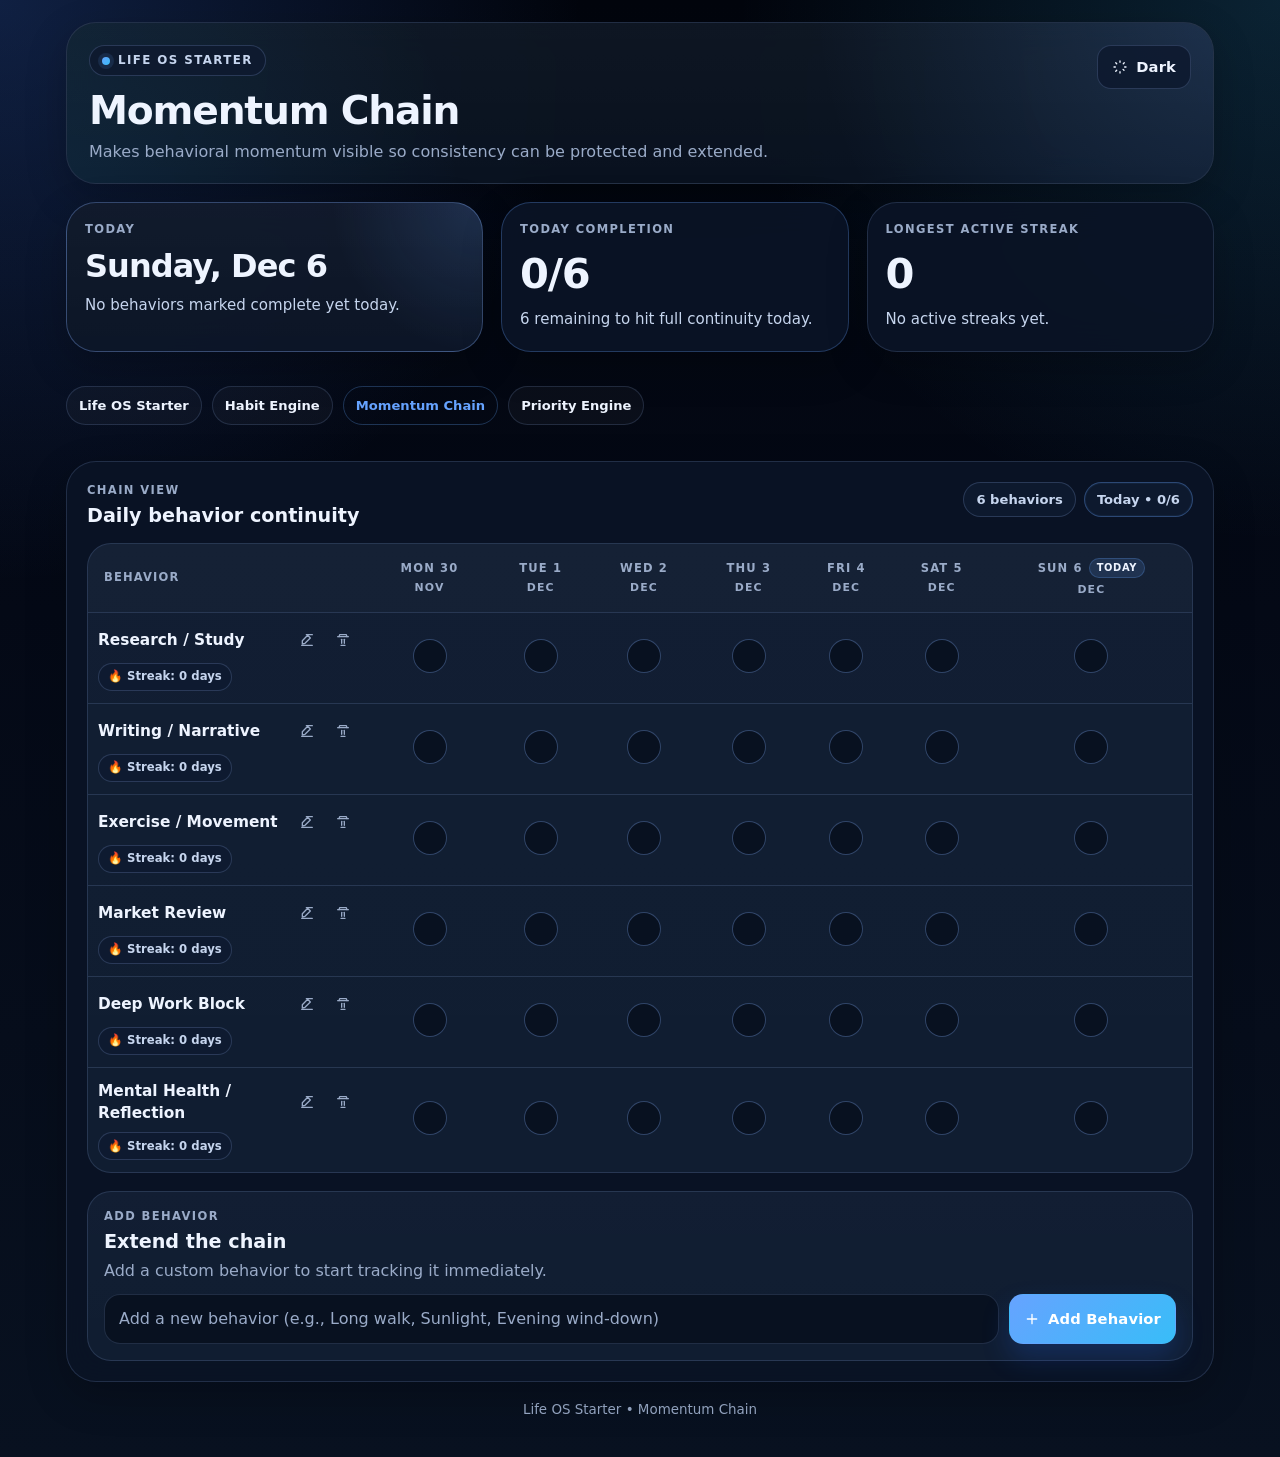
==== momentum-chain/index.html @ 19f2b5ad "Add files via upload" ====
<!DOCTYPE html>
<html lang="en">
<head>
  <meta charset="UTF-8" />
  <meta
    name="viewport"
    content="width=device-width, initial-scale=1, viewport-fit=cover"
  />
  <meta name="theme-color" content="#081120" />
  <meta
    name="description"
    content="Momentum Chain makes behavioral momentum visible so consistency can be protected and extended."
  />
  <title>Momentum Chain</title>
  <link rel="manifest" href="manifest.json" />
  <link rel="icon" href="icons/icon-192.png" />
  <link rel="apple-touch-icon" href="icons/icon-192.png" />
  <link rel="stylesheet" href="styles.css" />
</head>
<body data-theme="deep">
  <div class="app-shell">
    <header class="app-header card glass">
      <div class="brand-copy">
        <div class="eyebrow">
          <span class="eyebrow-dot"></span>
          Life OS Starter
        </div>
        <h1>Momentum Chain</h1>
        <p class="subtitle">
          Makes behavioral momentum visible so consistency can be protected and extended.
        </p>
      </div>

      <div class="header-actions">
        <button class="button button-ghost" id="themeToggleBtn" type="button" aria-label="Toggle theme">
          <svg viewBox="0 0 24 24" aria-hidden="true">
            <path d="M12 3v2m0 14v2m9-9h-2M5 12H3m15.364-6.364-1.414 1.414M7.05 16.95l-1.414 1.414m0-12.728L7.05 7.05m10.9 9.9-1.414-1.414" />
          </svg>
          <span id="themeToggleLabel">Dark</span>
        </button>
      </div>
    </header>

    <main class="main-stack">
      <section class="hero-grid">
        <article class="hero-card card feature-card">
          <div class="feature-label">Today</div>
          <div class="feature-value" id="todayDateLabel">—</div>
          <div class="feature-subtext" id="todayStatusText">Loading today status…</div>
        </article>

        <article class="hero-card card stat-card stat-card-primary">
          <div class="stat-label">Today Completion</div>
          <div class="stat-value" id="todayCompletionCount">0/0</div>
          <div class="stat-subtext" id="todayCompletionText">No behaviors yet</div>
        </article>

        <article class="hero-card card stat-card">
          <div class="stat-label">Longest Active Streak</div>
          <div class="stat-value" id="longestStreakCount">0</div>
          <div class="stat-subtext" id="longestStreakText">No active streaks yet</div>
        </article>
      </section>

<nav class="module-nav" aria-label="Bundle navigation">
  <a class="module-nav-link" href="../index.html">Life OS Starter</a>
  <a class="module-nav-link" href="../habit-engine/index.html">Habit Engine</a>
  <a class="module-nav-link" href="../momentum-chain/index.html" aria-current="page">Momentum Chain</a>
  <a class="module-nav-link" href="../priority-engine/index.html">Priority Engine</a>
</nav>

      <section class="card chain-card">
        <div class="section-head">
          <div>
            <div class="section-kicker">Chain View</div>
            <h2>Daily behavior continuity</h2>
          </div>
          <div class="summary-strip" id="summaryStrip">
            <span class="summary-pill" id="habitCountPill">0 behaviors</span>
            <span class="summary-pill summary-pill-today" id="todayPill">Today</span>
          </div>
        </div>

        <div class="table-wrap">
          <table class="chain-grid" aria-label="Momentum Chain">
            <thead>
              <tr>
                <th class="habit-col">Behavior</th>
                <th id="dayHeader0"></th>
                <th id="dayHeader1"></th>
                <th id="dayHeader2"></th>
                <th id="dayHeader3"></th>
                <th id="dayHeader4"></th>
                <th id="dayHeader5"></th>
                <th id="dayHeader6"></th>
              </tr>
            </thead>
            <tbody id="chainBody"></tbody>
          </table>
        </div>

        <div id="emptyState" class="empty-state" hidden>
          <strong>No behaviors yet.</strong>
          Add your first behavior below, then tap circles to keep the chain alive.
        </div>

        <div class="add-panel">
          <div class="add-panel-copy">
            <div class="section-kicker">Add Behavior</div>
            <h3>Extend the chain</h3>
            <p>Add a custom behavior to start tracking it immediately.</p>
          </div>

          <div class="add-habit-row">
            <input
              type="text"
              id="newHabitInput"
              placeholder="Add a new behavior (e.g., Long walk, Sunlight, Evening wind-down)"
              autocomplete="off"
            />
            <button class="button button-primary" id="addHabitBtn" type="button">
              <svg viewBox="0 0 24 24" aria-hidden="true">
                <path d="M12 5v14M5 12h14" />
              </svg>
              <span>Add Behavior</span>
            </button>
          </div>
        </div>
      </section>
    </main>

    <footer class="app-footer">
      Life OS Starter • Momentum Chain
    </footer>
  </div>

  <script src="app.js"></script>
</body>
</html>
---- momentum-chain/styles.css ----
:root {
  --radius-sm: 12px;
  --radius-md: 18px;
  --radius-lg: 24px;
  --radius-xl: 30px;

  --shadow-soft: 0 14px 40px rgba(0, 0, 0, 0.22);
  --shadow-strong: 0 20px 55px rgba(0, 0, 0, 0.35);

  --transition-fast: 0.18s ease;
  --transition-med: 0.24s ease;

  --max-width: 1180px;
  --header-height: env(safe-area-inset-top, 0px);
}

* {
  box-sizing: border-box;
}

html {
  -webkit-text-size-adjust: 100%;
}

body {
  margin: 0;
  min-height: 100vh;
  font-family: Inter, system-ui, -apple-system, BlinkMacSystemFont, "Segoe UI", sans-serif;
  line-height: 1.45;
  transition: background var(--transition-med), color var(--transition-med);
}

body[data-theme="deep"] {
  --bg: #030712;
  --bg-elevated: rgba(8, 17, 32, 0.84);
  --bg-panel: rgba(10, 20, 38, 0.94);
  --bg-input: #081120;
  --bg-soft: #0d1a2f;
  --bg-soft-2: #111f38;

  --text-main: #eef4ff;
  --text-muted: #9aabc8;
  --text-soft: #c6d5ee;

  --border: rgba(120, 148, 197, 0.22);
  --border-strong: rgba(135, 176, 255, 0.32);

  --accent: #66a3ff;
  --accent-2: #38bdf8;
  --accent-3: #22c55e;
  --danger: #f87171;

  --pill-bg: rgba(15, 27, 48, 0.92);
  --pill-border: rgba(129, 161, 214, 0.24);

  background:
    radial-gradient(circle at top left, rgba(51, 102, 204, 0.28) 0, transparent 30%),
    radial-gradient(circle at top right, rgba(56, 189, 248, 0.16) 0, transparent 28%),
    linear-gradient(180deg, #02050d 0%, #040916 42%, #081120 100%);
  color: var(--text-main);
}

body[data-theme="ice"] {
  --bg: #eef4ff;
  --bg-elevated: rgba(255, 255, 255, 0.84);
  --bg-panel: rgba(255, 255, 255, 0.95);
  --bg-input: #f7faff;
  --bg-soft: #edf4ff;
  --bg-soft-2: #e6efff;

  --text-main: #10233f;
  --text-muted: #5c7091;
  --text-soft: #29466f;

  --border: rgba(80, 118, 188, 0.16);
  --border-strong: rgba(56, 116, 224, 0.28);

  --accent: #2563eb;
  --accent-2: #0ea5e9;
  --accent-3: #16a34a;
  --danger: #dc2626;

  --pill-bg: rgba(238, 244, 255, 0.96);
  --pill-border: rgba(111, 152, 221, 0.18);

  background:
    radial-gradient(circle at top left, rgba(95, 145, 255, 0.22) 0, transparent 28%),
    radial-gradient(circle at top right, rgba(56, 189, 248, 0.12) 0, transparent 26%),
    linear-gradient(180deg, #eef4ff 0%, #f7faff 38%, #eaf2ff 100%);
  color: var(--text-main);
}

button,
input {
  font: inherit;
}

button {
  cursor: pointer;
}

svg {
  width: 16px;
  height: 16px;
  fill: none;
  stroke: currentColor;
  stroke-width: 2;
  stroke-linecap: round;
  stroke-linejoin: round;
}

.app-shell {
  width: min(100%, var(--max-width));
  margin: 0 auto;
  padding:
    calc(22px + var(--header-height))
    16px
    30px;
}

.main-stack {
  display: grid;
  gap: 18px;
}

.card {
  border: 1px solid var(--border);
  background: var(--bg-panel);
  border-radius: var(--radius-xl);
  box-shadow: var(--shadow-soft);
  backdrop-filter: blur(18px);
}

.glass {
  background:
    linear-gradient(180deg, rgba(255, 255, 255, 0.03), rgba(255, 255, 255, 0.01)),
    var(--bg-elevated);
}

.app-header {
  display: flex;
  justify-content: space-between;
  gap: 18px;
  align-items: flex-start;
  padding: 22px 22px 20px;
  margin-bottom: 18px;
  position: relative;
  overflow: hidden;
}

.app-header::before {
  content: "";
  position: absolute;
  inset: -30px;
  background:
    radial-gradient(circle at top right, rgba(99, 163, 255, 0.18) 0, transparent 35%),
    radial-gradient(circle at bottom left, rgba(56, 189, 248, 0.1) 0, transparent 35%);
  pointer-events: none;
}

.brand-copy,
.header-actions {
  position: relative;
  z-index: 1;
}

.eyebrow {
  display: inline-flex;
  align-items: center;
  gap: 8px;
  padding: 6px 12px;
  border-radius: 999px;
  background: var(--pill-bg);
  border: 1px solid var(--pill-border);
  color: var(--text-soft);
  font-size: 0.74rem;
  font-weight: 700;
  letter-spacing: 0.12em;
  text-transform: uppercase;
}

.eyebrow-dot {
  width: 8px;
  height: 8px;
  border-radius: 999px;
  background: linear-gradient(135deg, var(--accent), var(--accent-2));
  box-shadow: 0 0 0 4px rgba(102, 163, 255, 0.12);
}

.brand-copy h1 {
  margin: 14px 0 8px;
  font-size: clamp(1.8rem, 4vw, 2.45rem);
  line-height: 1.06;
  letter-spacing: -0.03em;
}

.subtitle {
  margin: 0;
  max-width: 720px;
  color: var(--text-muted);
  font-size: 1rem;
}

.header-actions {
  display: flex;
  justify-content: flex-end;
}

.hero-grid {
  display: grid;
  grid-template-columns: 1.2fr 1fr 1fr;
  gap: 18px;
}

.hero-card {
  min-height: 150px;
  padding: 18px 18px 20px;
}

.feature-card {
  position: relative;
  overflow: hidden;
  border-color: var(--border-strong);
  background:
    radial-gradient(circle at top right, rgba(102, 163, 255, 0.16) 0, transparent 34%),
    linear-gradient(180deg, rgba(255, 255, 255, 0.03), rgba(255, 255, 255, 0.01)),
    var(--bg-panel);
}

.feature-label,
.stat-label,
.section-kicker {
  color: var(--text-muted);
  text-transform: uppercase;
  letter-spacing: 0.12em;
  font-size: 0.72rem;
  font-weight: 700;
}

.feature-value,
.stat-value {
  margin-top: 12px;
  font-weight: 800;
  letter-spacing: -0.03em;
}

.feature-value {
  font-size: clamp(1.4rem, 3.6vw, 2rem);
  line-height: 1.05;
}

.feature-subtext,
.stat-subtext {
  margin-top: 12px;
  color: var(--text-soft);
  font-size: 0.94rem;
}

.stat-card {
  display: flex;
  flex-direction: column;
  justify-content: space-between;
}

.stat-card-primary {
  border-color: rgba(102, 163, 255, 0.28);
}

.stat-value {
  font-size: clamp(2rem, 4vw, 2.6rem);
  line-height: 1;
}

.chain-card {
  padding: 20px;
}

.section-head {
  display: flex;
  justify-content: space-between;
  align-items: flex-start;
  gap: 14px;
  margin-bottom: 16px;
}

.section-head h2,
.add-panel h3 {
  margin: 6px 0 0;
  font-size: 1.2rem;
  line-height: 1.15;
}

.summary-strip {
  display: flex;
  flex-wrap: wrap;
  gap: 8px;
  justify-content: flex-end;
}

.summary-pill {
  display: inline-flex;
  align-items: center;
  min-height: 34px;
  padding: 7px 12px;
  border-radius: 999px;
  border: 1px solid var(--pill-border);
  background: var(--pill-bg);
  color: var(--text-soft);
  font-size: 0.82rem;
  font-weight: 650;
  white-space: nowrap;
}

.summary-pill-today {
  border-color: rgba(102, 163, 255, 0.34);
  box-shadow: inset 0 0 0 1px rgba(102, 163, 255, 0.06);
}

.table-wrap {
  overflow-x: auto;
  border-radius: var(--radius-lg);
  border: 1px solid var(--border);
  background: linear-gradient(180deg, rgba(255,255,255,0.02), rgba(255,255,255,0.01)), var(--bg-soft);
}

.chain-grid {
  width: 100%;
  min-width: 760px;
  border-collapse: collapse;
}

.chain-grid thead th {
  padding: 14px 10px;
  border-bottom: 1px solid var(--border);
  color: var(--text-muted);
  font-size: 0.72rem;
  text-transform: uppercase;
  letter-spacing: 0.1em;
  text-align: center;
  background: rgba(255,255,255,0.01);
}

.chain-grid thead th.habit-col {
  text-align: left;
  padding-left: 16px;
}

.chain-grid tbody th,
.chain-grid tbody td {
  border-bottom: 1px solid var(--border);
  padding: 12px 10px;
}

.chain-grid tbody tr:last-child th,
.chain-grid tbody tr:last-child td {
  border-bottom: none;
}

.habit-col {
  width: 280px;
}

.date-label {
  display: flex;
  flex-direction: column;
  gap: 4px;
  align-items: center;
}

.date-label-main {
  display: inline-flex;
  align-items: center;
  gap: 6px;
}

.date-label-sub {
  font-size: 0.68rem;
  color: var(--text-muted);
}

.today-pill {
  padding: 2px 7px;
  border-radius: 999px;
  background: rgba(102, 163, 255, 0.14);
  border: 1px solid rgba(102, 163, 255, 0.24);
  color: var(--text-main);
  font-size: 0.62rem;
  font-weight: 800;
  letter-spacing: 0.06em;
  text-transform: uppercase;
}

.habit-cell {
  display: flex;
  flex-direction: column;
  gap: 8px;
}

.habit-name-row {
  display: flex;
  align-items: center;
  gap: 8px;
}

.habit-name {
  font-size: 0.96rem;
  font-weight: 700;
  color: var(--text-main);
  text-align: left;
}

.habit-actions {
  display: inline-flex;
  align-items: center;
  gap: 6px;
  margin-left: auto;
}

.habit-meta {
  display: flex;
  flex-wrap: wrap;
  gap: 6px;
}

.habit-meta-pill {
  display: inline-flex;
  align-items: center;
  min-height: 28px;
  padding: 4px 9px;
  border-radius: 999px;
  background: var(--pill-bg);
  border: 1px solid var(--pill-border);
  color: var(--text-soft);
  font-size: 0.73rem;
  font-weight: 650;
}

.chain-dot {
  width: 34px;
  height: 34px;
  border-radius: 999px;
  border: 1px solid var(--border-strong);
  background: var(--bg-input);
  color: var(--text-muted);
  display: inline-flex;
  align-items: center;
  justify-content: center;
  transition:
    transform var(--transition-fast),
    background var(--transition-fast),
    border-color var(--transition-fast),
    box-shadow var(--transition-fast),
    color var(--transition-fast);
}

.chain-dot:hover {
  transform: translateY(-1px);
  box-shadow: 0 8px 18px rgba(0, 0, 0, 0.16);
}

.chain-dot.completed {
  color: #ffffff;
  border-color: rgba(52, 211, 153, 0.35);
  background:
    radial-gradient(circle at top left, #22c55e 0%, #22d3ee 45%, #3b82f6 100%);
  box-shadow: 0 10px 22px rgba(34, 197, 94, 0.22);
}

.icon-button {
  width: 30px;
  height: 30px;
  border-radius: 999px;
  border: 1px solid transparent;
  background: transparent;
  color: var(--text-muted);
  display: inline-flex;
  align-items: center;
  justify-content: center;
  transition:
    background var(--transition-fast),
    color var(--transition-fast),
    border-color var(--transition-fast),
    transform var(--transition-fast);
}

.icon-button:hover {
  background: var(--bg-soft-2);
  color: var(--text-main);
  border-color: var(--border);
  transform: translateY(-1px);
}

.icon-button.icon-danger:hover {
  color: var(--danger);
  border-color: rgba(248, 113, 113, 0.24);
}

.add-panel {
  margin-top: 18px;
  display: grid;
  gap: 12px;
  padding: 16px;
  border-radius: var(--radius-lg);
  border: 1px solid var(--border);
  background: linear-gradient(180deg, rgba(255,255,255,0.02), rgba(255,255,255,0.01)), var(--bg-soft);
}

.add-panel p {
  margin: 6px 0 0;
  color: var(--text-muted);
}

.add-habit-row {
  display: flex;
  flex-wrap: wrap;
  gap: 10px;
}

.add-habit-row input[type="text"] {
  flex: 1 1 280px;
  min-width: 0;
  min-height: 48px;
  padding: 12px 14px;
  border-radius: 16px;
  border: 1px solid var(--border);
  background: var(--bg-input);
  color: var(--text-main);
  outline: none;
  transition: border-color var(--transition-fast), box-shadow var(--transition-fast);
}

.add-habit-row input[type="text"]::placeholder {
  color: var(--text-muted);
}

.add-habit-row input[type="text"]:focus {
  border-color: rgba(102, 163, 255, 0.48);
  box-shadow: 0 0 0 4px rgba(102, 163, 255, 0.1);
}

.button {
  min-height: 44px;
  padding: 10px 14px;
  border-radius: 14px;
  border: 1px solid transparent;
  display: inline-flex;
  align-items: center;
  gap: 8px;
  font-size: 0.92rem;
  font-weight: 700;
  letter-spacing: 0.01em;
  transition:
    transform var(--transition-fast),
    box-shadow var(--transition-fast),
    background var(--transition-fast),
    border-color var(--transition-fast);
}

.button:hover {
  transform: translateY(-1px);
}

.button-primary {
  color: white;
  background: linear-gradient(135deg, var(--accent), var(--accent-2));
  box-shadow: 0 14px 28px rgba(37, 99, 235, 0.22);
}

.button-ghost {
  color: var(--text-main);
  background: var(--pill-bg);
  border-color: var(--pill-border);
}

.empty-state {
  margin-top: 16px;
  border: 1px dashed var(--border-strong);
  border-radius: var(--radius-lg);
  padding: 16px;
  background: rgba(255,255,255,0.02);
  color: var(--text-soft);
  text-align: center;
}

.empty-state strong {
  color: var(--text-main);
}

.app-footer {
  padding: 18px 4px 8px;
  color: var(--text-muted);
  text-align: center;
  font-size: 0.84rem;
}

@media (max-width: 980px) {
  .hero-grid {
    grid-template-columns: 1fr;
  }

  .section-head {
    flex-direction: column;
    align-items: stretch;
  }

  .summary-strip {
    justify-content: flex-start;
  }
}

@media (max-width: 720px) {
  .app-shell {
    padding-left: 12px;
    padding-right: 12px;
  }

  .app-header,
  .chain-card,
  .hero-card {
    padding-left: 16px;
    padding-right: 16px;
  }

  .app-header {
    flex-direction: column;
    align-items: stretch;
  }

  .header-actions {
    justify-content: flex-start;
  }

  .feature-value {
    font-size: 1.45rem;
  }

  .stat-value {
    font-size: 2rem;
  }

  .chain-grid {
    min-width: 700px;
  }

  .habit-col {
    width: 240px;
  }
}

@media (prefers-reduced-motion: reduce) {
  *,
  *::before,
  *::after {
    transition: none !important;
    scroll-behavior: auto !important;
  }
}

.module-nav {
  display: flex;
  flex-wrap: wrap;
  gap: 10px;
  margin: 16px 0 18px;
}

.module-nav-link {
  display: inline-flex;
  align-items: center;
  justify-content: center;
  padding: 9px 12px;
  border-radius: 999px;
  border: 1px solid var(--border);
  background: rgba(255, 255, 255, 0.03);
  color: var(--muted);
  text-decoration: none;
  font-size: 0.82rem;
  font-weight: 600;
  transition: transform 120ms ease, border-color 120ms ease, background 120ms ease, color 120ms ease;
}

html[data-theme="light"] .module-nav-link,
body.theme-light .module-nav-link {
  background: rgba(15, 23, 42, 0.03);
}

.module-nav-link:hover {
  transform: translateY(-1px);
  border-color: rgba(96, 165, 250, 0.34);
  color: var(--text);
}

.module-nav-link[aria-current="page"] {
  background: var(--accent-soft);
  color: var(--accent);
  border-color: rgba(96, 165, 250, 0.28);
}
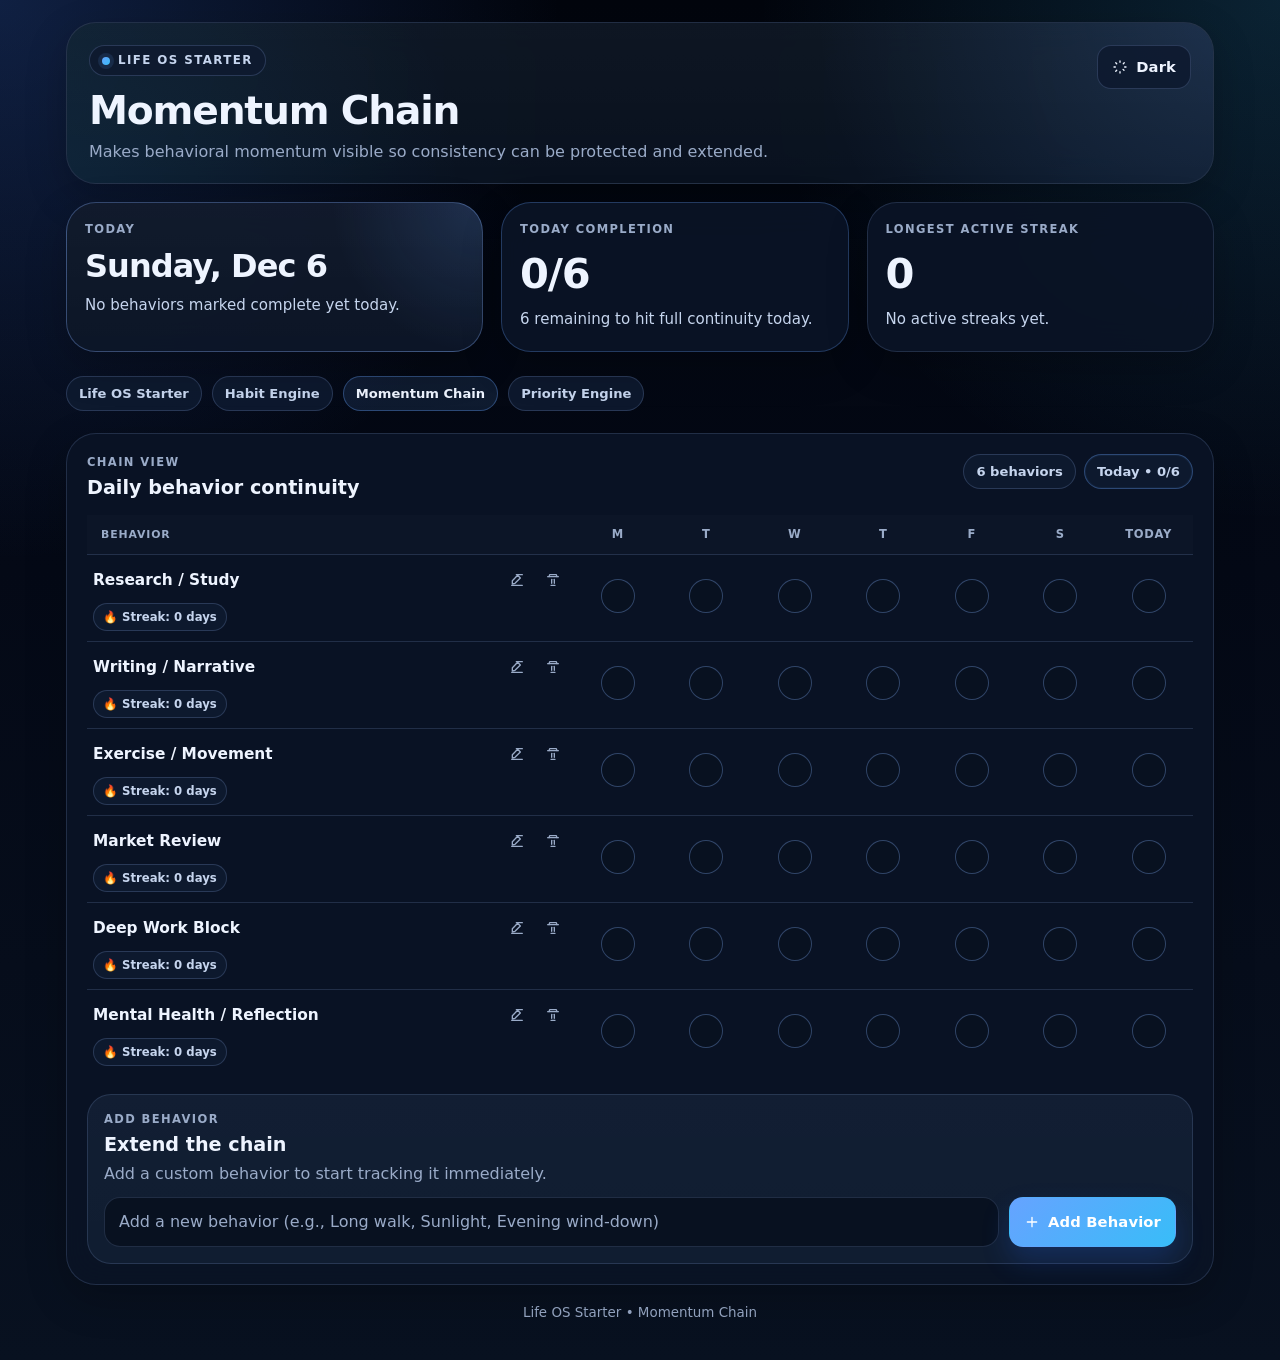
==== commit 13903032: "Add files via upload" ====
--- a/momentum-chain/index.html
+++ b/momentum-chain/index.html
@@ -16,6 +16,45 @@
   <link rel="icon" href="icons/icon-192.png" />
   <link rel="apple-touch-icon" href="icons/icon-192.png" />
   <link rel="stylesheet" href="styles.css" />
+
+<style>
+  nav.module-nav {
+    display: flex;
+    flex-wrap: wrap;
+    gap: 10px;
+    margin: 6px 0 4px;
+  }
+
+  nav.module-nav a.module-nav-link {
+    display: inline-flex;
+    align-items: center;
+    justify-content: center;
+    min-height: 34px;
+    padding: 7px 12px;
+    border-radius: 999px;
+    border: 1px solid var(--pill-border);
+    background: var(--pill-bg);
+    color: var(--text-soft);
+    text-decoration: none;
+    font-size: 0.82rem;
+    font-weight: 650;
+    white-space: nowrap;
+    transition: all 0.18s ease;
+  }
+
+  nav.module-nav a.module-nav-link:hover {
+    color: var(--text-main);
+    border-color: var(--border-strong);
+    background: var(--bg-soft-2);
+    transform: translateY(-1px);
+  }
+
+  nav.module-nav a.module-nav-link[aria-current="page"] {
+    color: var(--text-main);
+    border-color: rgba(102, 163, 255, 0.34);
+    background: rgba(102, 163, 255, 0.12);
+  }
+</style>
 </head>
 <body data-theme="deep">
   <div class="app-shell">
--- a/momentum-chain/styles.css
+++ b/momentum-chain/styles.css
@@ -18,7 +18,11 @@
   box-sizing: border-box;
 }
 
-html {
+html,
+body {
+  width: 100%;
+  max-width: 100%;
+  overflow-x: hidden;
   -webkit-text-size-adjust: 100%;
 }
 
@@ -107,6 +111,7 @@
   stroke-width: 2;
   stroke-linecap: round;
   stroke-linejoin: round;
+  flex-shrink: 0;
 }
 
 .app-shell {
@@ -121,6 +126,7 @@
 .main-stack {
   display: grid;
   gap: 18px;
+  min-width: 0;
 }
 
 .card {
@@ -129,6 +135,7 @@
   border-radius: var(--radius-xl);
   box-shadow: var(--shadow-soft);
   backdrop-filter: blur(18px);
+  min-width: 0;
 }
 
 .glass {
@@ -162,6 +169,7 @@
 .header-actions {
   position: relative;
   z-index: 1;
+  min-width: 0;
 }
 
 .eyebrow {
@@ -177,6 +185,7 @@
   font-weight: 700;
   letter-spacing: 0.12em;
   text-transform: uppercase;
+  max-width: 100%;
 }
 
 .eyebrow-dot {
@@ -185,6 +194,7 @@
   border-radius: 999px;
   background: linear-gradient(135deg, var(--accent), var(--accent-2));
   box-shadow: 0 0 0 4px rgba(102, 163, 255, 0.12);
+  flex-shrink: 0;
 }
 
 .brand-copy h1 {
@@ -192,6 +202,7 @@
   font-size: clamp(1.8rem, 4vw, 2.45rem);
   line-height: 1.06;
   letter-spacing: -0.03em;
+  word-break: break-word;
 }
 
 .subtitle {
@@ -204,6 +215,7 @@
 .header-actions {
   display: flex;
   justify-content: flex-end;
+  flex-shrink: 0;
 }
 
 .hero-grid {
@@ -215,6 +227,7 @@
 .hero-card {
   min-height: 150px;
   padding: 18px 18px 20px;
+  min-width: 0;
 }
 
 .feature-card {
@@ -242,6 +255,7 @@
   margin-top: 12px;
   font-weight: 800;
   letter-spacing: -0.03em;
+  word-break: break-word;
 }
 
 .feature-value {
@@ -288,6 +302,7 @@
   margin: 6px 0 0;
   font-size: 1.2rem;
   line-height: 1.15;
+  word-break: break-word;
 }
 
 .summary-strip {
@@ -309,6 +324,7 @@
   font-size: 0.82rem;
   font-weight: 650;
   white-space: nowrap;
+  max-width: 100%;
 }
 
 .summary-pill-today {
@@ -318,37 +334,40 @@
 
 .table-wrap {
   overflow-x: auto;
-  border-radius: var(--radius-lg);
-  border: 1px solid var(--border);
-  background: linear-gradient(180deg, rgba(255,255,255,0.02), rgba(255,255,255,0.01)), var(--bg-soft);
+  -webkit-overflow-scrolling: touch;
+  width: 100%;
+  max-width: 100%;
 }
 
 .chain-grid {
   width: 100%;
   min-width: 760px;
   border-collapse: collapse;
+  table-layout: fixed;
 }
 
 .chain-grid thead th {
-  padding: 14px 10px;
+  padding: 12px 6px;
   border-bottom: 1px solid var(--border);
   color: var(--text-muted);
-  font-size: 0.72rem;
+  font-size: 0.68rem;
   text-transform: uppercase;
-  letter-spacing: 0.1em;
+  letter-spacing: 0.08em;
   text-align: center;
   background: rgba(255,255,255,0.01);
+  vertical-align: middle;
 }
 
 .chain-grid thead th.habit-col {
   text-align: left;
-  padding-left: 16px;
+  padding-left: 14px;
 }
 
 .chain-grid tbody th,
 .chain-grid tbody td {
   border-bottom: 1px solid var(--border);
-  padding: 12px 10px;
+  padding: 10px 6px;
+  vertical-align: middle;
 }
 
 .chain-grid tbody tr:last-child th,
@@ -357,49 +376,62 @@
 }
 
 .habit-col {
-  width: 280px;
+  width: 44%;
+  min-width: 150px;
 }
 
 .date-label {
   display: flex;
-  flex-direction: column;
-  gap: 4px;
-  align-items: center;
+  align-items: center;
+  justify-content: center;
 }
 
 .date-label-main {
   display: inline-flex;
   align-items: center;
-  gap: 6px;
-}
-
-.date-label-sub {
-  font-size: 0.68rem;
-  color: var(--text-muted);
-}
-
+  justify-content: center;
+  white-space: nowrap;
+  line-height: 1;
+  font-size: 0.72rem;
+  font-weight: 700;
+  letter-spacing: 0.06em;
+  text-transform: uppercase;
+}
+
+.date-label-sub,
 .today-pill {
-  padding: 2px 7px;
+  display: none;
+}
+
+.today-pill {
+  display: inline-flex;
+  align-items: center;
+  justify-content: center;
+  padding: 2px 6px;
   border-radius: 999px;
   background: rgba(102, 163, 255, 0.14);
   border: 1px solid rgba(102, 163, 255, 0.24);
   color: var(--text-main);
-  font-size: 0.62rem;
+  font-size: 0.56rem;
   font-weight: 800;
-  letter-spacing: 0.06em;
+  letter-spacing: 0.04em;
   text-transform: uppercase;
+  white-space: nowrap;
+  flex-shrink: 0;
 }
 
 .habit-cell {
   display: flex;
   flex-direction: column;
   gap: 8px;
+  min-width: 0;
 }
 
 .habit-name-row {
   display: flex;
   align-items: center;
   gap: 8px;
+  min-width: 0;
 }
 
 .habit-name {
@@ -407,6 +439,9 @@
   font-weight: 700;
   color: var(--text-main);
   text-align: left;
+  min-width: 0;
+  overflow-wrap: anywhere;
+  word-break: break-word;
 }
 
 .habit-actions {
@@ -414,6 +449,7 @@
   align-items: center;
   gap: 6px;
   margin-left: auto;
+  flex-shrink: 0;
 }
 
 .habit-meta {
@@ -433,6 +469,7 @@
   color: var(--text-soft);
   font-size: 0.73rem;
   font-weight: 650;
+  max-width: 100%;
 }
 
 .chain-dot {
@@ -451,6 +488,7 @@
     border-color var(--transition-fast),
     box-shadow var(--transition-fast),
     color var(--transition-fast);
+  flex-shrink: 0;
 }
 
 .chain-dot:hover {
@@ -481,6 +519,7 @@
     color var(--transition-fast),
     border-color var(--transition-fast),
     transform var(--transition-fast);
+  flex-shrink: 0;
 }
 
 .icon-button:hover {
@@ -514,12 +553,14 @@
   display: flex;
   flex-wrap: wrap;
   gap: 10px;
+  width: 100%;
 }
 
 .add-habit-row input[type="text"] {
   flex: 1 1 280px;
   min-width: 0;
   min-height: 48px;
+  width: 100%;
   padding: 12px 14px;
   border-radius: 16px;
   border: 1px solid var(--border);
@@ -545,6 +586,7 @@
   border: 1px solid transparent;
   display: inline-flex;
   align-items: center;
+  justify-content: center;
   gap: 8px;
   font-size: 0.92rem;
   font-weight: 700;
@@ -554,6 +596,7 @@
     box-shadow var(--transition-fast),
     background var(--transition-fast),
     border-color var(--transition-fast);
+  max-width: 100%;
 }
 
 .button:hover {
@@ -610,41 +653,204 @@
 
 @media (max-width: 720px) {
   .app-shell {
-    padding-left: 12px;
-    padding-right: 12px;
+    padding-left: 10px;
+    padding-right: 10px;
+    padding-bottom: 24px;
   }
 
   .app-header,
   .chain-card,
   .hero-card {
-    padding-left: 16px;
-    padding-right: 16px;
+    padding-left: 14px;
+    padding-right: 14px;
   }
 
   .app-header {
     flex-direction: column;
     align-items: stretch;
+    gap: 14px;
   }
 
   .header-actions {
     justify-content: flex-start;
   }
 
+  .brand-copy h1 {
+    font-size: 1.72rem;
+  }
+
+  .subtitle {
+    font-size: 0.95rem;
+  }
+
   .feature-value {
-    font-size: 1.45rem;
+    font-size: 1.35rem;
   }
 
   .stat-value {
-    font-size: 2rem;
+    font-size: 1.85rem;
+  }
+
+  .section-head {
+    gap: 10px;
+  }
+
+  .summary-strip {
+    justify-content: flex-start;
+  }
+
+  .summary-pill {
+    font-size: 0.78rem;
+    padding: 6px 10px;
   }
 
   .chain-grid {
-    min-width: 700px;
+    font-size: 0.84rem;
+  }
+
+  .chain-grid thead th {
+    padding: 10px 4px;
+    font-size: 0.62rem;
+  }
+
+  .chain-grid tbody th,
+  .chain-grid tbody td {
+    padding: 8px 4px;
   }
 
   .habit-col {
-    width: 240px;
-  }
+    width: 46%;
+    min-width: 135px;
+  }
+
+  .habit-name {
+    font-size: 0.88rem;
+  }
+
+  .habit-meta-pill {
+    font-size: 0.68rem;
+    min-height: 24px;
+    padding: 3px 7px;
+  }
+
+  .chain-dot {
+    width: 28px;
+    height: 28px;
+    font-size: 0.82rem;
+  }
+
+  .icon-button {
+    width: 26px;
+    height: 26px;
+  }
+
+  .date-label {
+    gap: 2px;
+  }
+
+  .date-label-main {
+    gap: 3px;
+    flex-wrap: nowrap;
+    white-space: nowrap;
+    font-size: 0.6rem;
+  }
+
+  .date-label-sub {
+    font-size: 0.55rem;
+  }
+
+  .today-pill {
+    font-size: 0.5rem;
+    padding: 1px 5px;
+  }
+
+  .add-habit-row {
+    flex-direction: column;
+  }
+
+  .add-habit-row input[type="text"],
+  .add-habit-row .button {
+    width: 100%;
+    flex: 1 1 auto;
+  }
+
+  .app-footer {
+    padding-bottom: 4px;
+  }
+
+.date-label-main {
+  font-size: 0.62rem;
+}
+
+@media (max-width: 420px) {
+  .app-shell {
+    padding-left: 8px;
+    padding-right: 8px;
+  }
+
+  .app-header,
+  .chain-card,
+  .hero-card {
+    padding-left: 12px;
+    padding-right: 12px;
+  }
+
+  .eyebrow {
+    font-size: 0.68rem;
+    letter-spacing: 0.1em;
+  }
+
+  .brand-copy h1 {
+    font-size: 1.58rem;
+  }
+
+  .subtitle {
+    font-size: 0.91rem;
+  }
+
+  .feature-value {
+    font-size: 1.24rem;
+  }
+
+  .stat-value {
+    font-size: 1.7rem;
+  }
+
+  .chain-grid thead th {
+    font-size: 0.58rem;
+  }
+
+  .habit-col {
+    width: 48%;
+    min-width: 124px;
+  }
+
+  .habit-name {
+    font-size: 0.84rem;
+  }
+
+  .chain-dot {
+    width: 26px;
+    height: 26px;
+    font-size: 0.76rem;
+  }
+
+  .date-label-main {
+    font-size: 0.56rem;
+    gap: 2px;
+  }
+
+  .date-label-sub {
+    font-size: 0.5rem;
+  }
+
+  .today-pill {
+    font-size: 0.46rem;
+    padding: 1px 4px;
+  }
+
+.date-label-main {
+  font-size: 0.58rem;
 }
 
 @media (prefers-reduced-motion: reduce) {
@@ -656,41 +862,71 @@
   }
 }
 
+/* ---------- MODULE NAV FIX (non-destructive) ---------- */
+
 .module-nav {
   display: flex;
   flex-wrap: wrap;
   gap: 10px;
-  margin: 16px 0 18px;
+  margin: 6px 0 4px;
 }
 
 .module-nav-link {
   display: inline-flex;
   align-items: center;
   justify-content: center;
-  padding: 9px 12px;
+  min-height: 34px;
+  padding: 7px 12px;
   border-radius: 999px;
-  border: 1px solid var(--border);
-  background: rgba(255, 255, 255, 0.03);
-  color: var(--muted);
+  border: 1px solid var(--pill-border);
+  background: var(--pill-bg);
+  color: var(--text-soft);
   text-decoration: none;
   font-size: 0.82rem;
-  font-weight: 600;
-  transition: transform 120ms ease, border-color 120ms ease, background 120ms ease, color 120ms ease;
-}
-
-html[data-theme="light"] .module-nav-link,
-body.theme-light .module-nav-link {
-  background: rgba(15, 23, 42, 0.03);
+  font-weight: 650;
+  white-space: nowrap;
+  transition: all 0.18s ease;
 }
 
 .module-nav-link:hover {
+  color: var(--text-main);
+  border-color: var(--border-strong);
+  background: var(--bg-soft-2);
   transform: translateY(-1px);
-  border-color: rgba(96, 165, 250, 0.34);
-  color: var(--text);
 }
 
 .module-nav-link[aria-current="page"] {
-  background: var(--accent-soft);
-  color: var(--accent);
-  border-color: rgba(96, 165, 250, 0.28);
+  color: var(--text-main);
+  border-color: rgba(102, 163, 255, 0.34);
+  background: rgba(102, 163, 255, 0.12);
+}
+
+nav.module-nav a.module-nav-link {
+  display: inline-flex !important;
+  align-items: center !important;
+  justify-content: center !important;
+  min-height: 34px !important;
+  padding: 7px 12px !important;
+  border-radius: 999px !important;
+  border: 1px solid var(--pill-border) !important;
+  background: var(--pill-bg) !important;
+  color: var(--text-soft) !important;
+  text-decoration: none !important;
+  font-size: 0.82rem !important;
+  font-weight: 650 !important;
+  white-space: nowrap !important;
+  transition: all 0.18s ease !important;
+}
+
+nav.module-nav a.module-nav-link:hover {
+  color: var(--text-main) !important;
+  border-color: var(--border-strong) !important;
+  background: var(--bg-soft-2) !important;
+  transform: translateY(-1px) !important;
+}
+
+nav.module-nav a.module-nav-link[aria-current="page"] {
+  color: var(--text-main) !important;
+  border-color: rgba(102, 163, 255, 0.34) !important;
+  background: rgba(102, 163, 255, 0.12) !important;
 }
